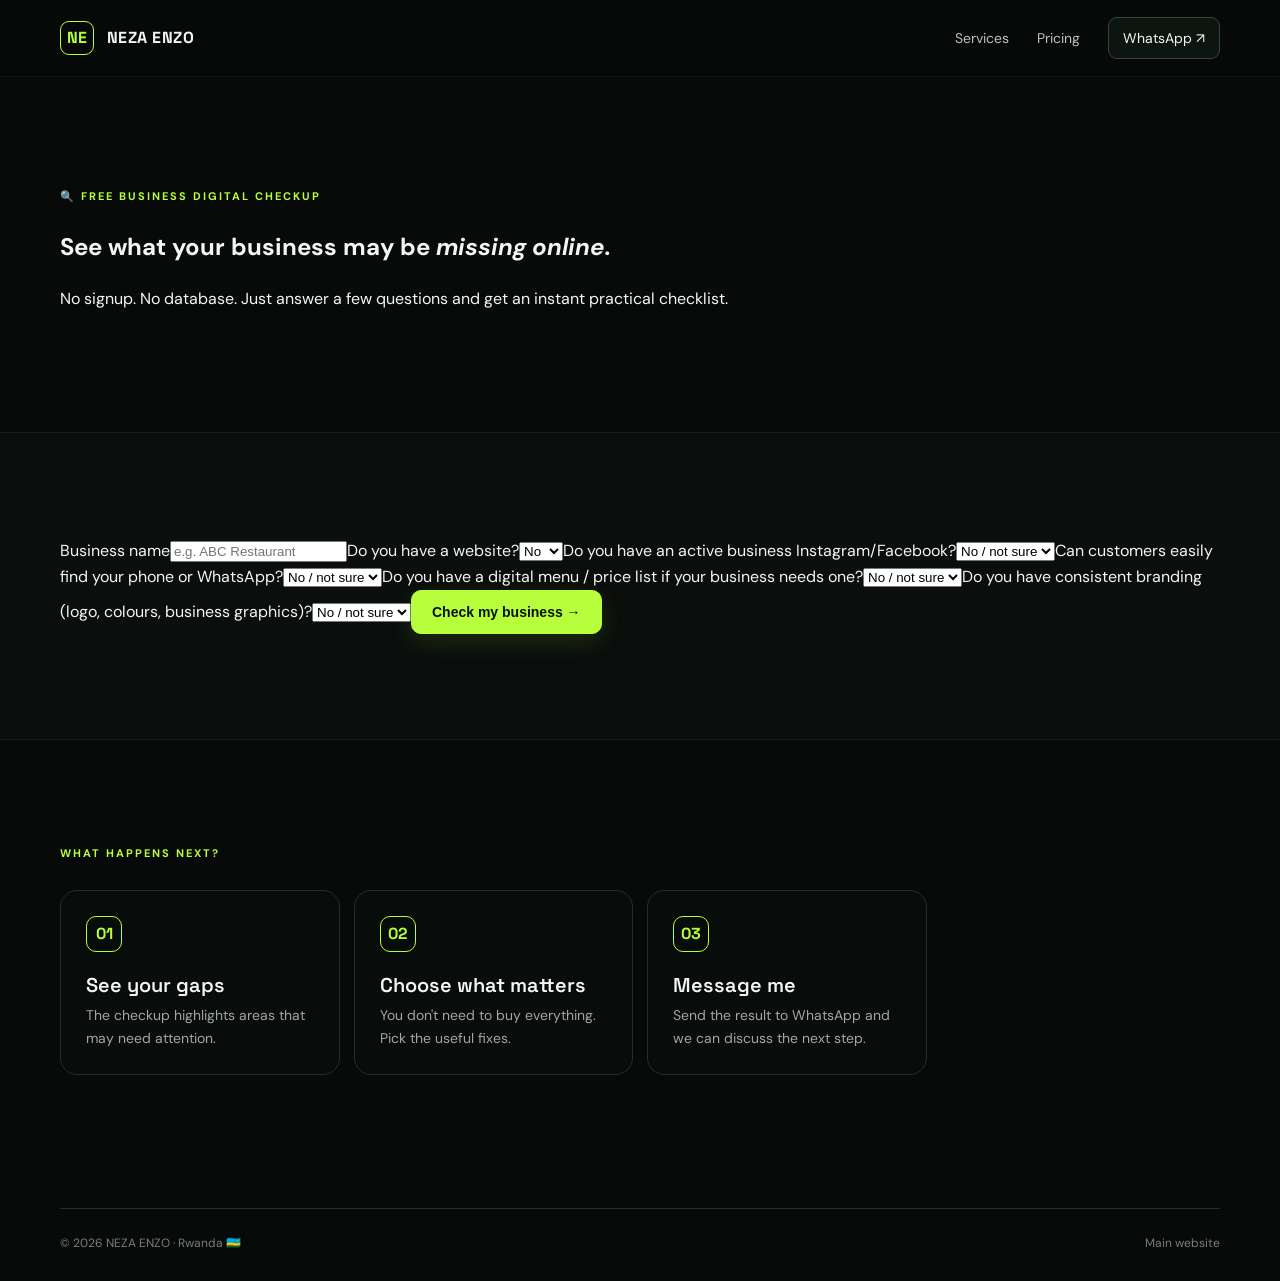
==== checkup.html @ a07a0a32 "Add client acquisition SEO page: checkup.html" ====
<!doctype html>
<html lang="en"><head><meta charset="utf-8"><meta name="viewport" content="width=device-width,initial-scale=1"><meta name="description" content="Free Rwanda business digital checkup by NEZA ENZO. Check your website, social presence, contact details, digital menu and branding needs."><meta name="robots" content="index, follow"><link rel="canonical" href="https://findmehere.vercel.app/checkup.html"><title>Free Business Digital Checkup — Rwanda</title><link rel="stylesheet" href="style.css"><link rel="icon" href="favicon.svg"></head>
<body><header><nav class="nav wrap"><a class="logo" href="index.html"><b>NE</b> NEZA ENZO</a><div class="links"><a href="index.html#services">Services</a><a href="index.html#pricing">Pricing</a><a class="nav-cta" href="https://wa.me/250798488613" target="_blank">WhatsApp ↗</a></div></nav></header>
<main><section class="section wrap landing-hero"><span class="eyebrow">🔍 FREE BUSINESS DIGITAL CHECKUP</span><h1>See what your business may be <em>missing online.</em></h1><p>No signup. No database. Just answer a few questions and get an instant practical checklist.</p></section>
<section class="section dark"><div class="wrap"><div class="checkup-box"><form id="checkup"><label>Business name<input id="business" required placeholder="e.g. ABC Restaurant"></label><label>Do you have a website?<select id="website"><option value="no">No</option><option value="yes">Yes</option></select></label><label>Do you have an active business Instagram/Facebook?<select id="social"><option value="no">No / not sure</option><option value="yes">Yes</option></select></label><label>Can customers easily find your phone or WhatsApp?<select id="contact"><option value="no">No / not sure</option><option value="yes">Yes</option></select></label><label>Do you have a digital menu / price list if your business needs one?<select id="menu"><option value="no">No / not sure</option><option value="yes">Yes</option></select></label><label>Do you have consistent branding (logo, colours, business graphics)?<select id="brand"><option value="no">No / not sure</option><option value="yes">Yes</option></select></label><button class="btn primary" type="submit">Check my business →</button></form><div id="result" class="checkup-result" hidden></div></div></div></section>
<section class="section wrap"><div class="label">WHAT HAPPENS NEXT?</div><div class="steps"><div><b>01</b><h3>See your gaps</h3><p>The checkup highlights areas that may need attention.</p></div><div><b>02</b><h3>Choose what matters</h3><p>You don't need to buy everything. Pick the useful fixes.</p></div><div><b>03</b><h3>Message me</h3><p>Send the result to WhatsApp and we can discuss the next step.</p></div></div></section></main><footer><div class="wrap"><span>© 2026 NEZA ENZO · Rwanda 🇷🇼</span><span><a href="index.html">Main website</a></span></div></footer>
<script>
const form=document.querySelector('#checkup'),result=document.querySelector('#result');
form.addEventListener('submit',e=>{e.preventDefault();const name=document.querySelector('#business').value.trim();const fields=[['website','🌐 Website'],['social','📱 Social presence'],['contact','💬 Contact / WhatsApp'],['menu','🏷️ Digital menu / price list'],['brand','🎨 Branding']];const gaps=fields.filter(([id])=>document.querySelector('#'+id).value==='no').map(([,label])=>label);const ready=fields.filter(([id])=>document.querySelector('#'+id).value==='yes').map(([,label])=>label);const message='Hello Enzo, I ran the free digital checkup for '+name+'. Areas I want help with: '+(gaps.join(', ')||'Nothing urgent — I want to improve further.');result.hidden=false;result.innerHTML='<div class="result-score">'+(gaps.length===0?'READY':'NEEDS ATTENTION')+'</div><h2>'+name+' — digital checkup</h2><p>'+(gaps.length?'<b>Priority areas:</b> '+gaps.join(' · '):'<b>Nice.</b> Your answers show a solid starting point.')+'</p><p class="muted">'+(ready.length?'Already covered: '+ready.join(' · '):'Start with the basics: a clear contact point and professional presentation.')+'</p><a class="btn primary" target="_blank" href="https://wa.me/250798488613?text='+encodeURIComponent(message)+'">Send my checkup to WhatsApp ↗</a>';result.scrollIntoView({behavior:'smooth',block:'center'})});
</script></body></html>
---- style.css ----
@import url('https://fonts.googleapis.com/css2?family=DM+Sans:wght@400;500;600;700&family=Space+Grotesk:wght@500;600;700&display=swap');
:root{--bg:#070a09;--panel:#0d1310;--text:#f2f6f2;--muted:#9da8a1;--line:#233029;--accent:#b7ff3c;--accent2:#7edb1b}*{box-sizing:border-box}html{scroll-behavior:smooth}body{margin:0;background:var(--bg);color:var(--text);font-family:'DM Sans',sans-serif;line-height:1.6}a{color:inherit;text-decoration:none}.wrap{width:min(1160px,92%);margin:auto}header{position:sticky;top:0;z-index:20;background:rgba(7,10,9,.88);backdrop-filter:blur(14px);border-bottom:1px solid rgba(255,255,255,.05)}.nav{height:76px;display:flex;align-items:center;justify-content:space-between}.logo{font-family:'Space Grotesk';font-weight:700;letter-spacing:.5px}.logo b{display:inline-grid;place-items:center;width:34px;height:34px;border:1px solid var(--accent);color:var(--accent);border-radius:9px;margin-right:8px}.links{display:flex;gap:28px;align-items:center}.links a{color:#b9c2bc;font-size:14px}.links a:hover{color:var(--accent)}.nav-cta{padding:9px 14px;border:1px solid #344438;border-radius:9px;color:var(--text)!important;background:#0d1510}.nav-cta:hover{border-color:var(--accent);background:#111b14}.menu{display:none;background:none;color:white;border:0;font-size:25px}.hero{min-height:680px;display:grid;grid-template-columns:1.2fr .8fr;gap:60px;align-items:center}.eyebrow,.label{font-size:11px;letter-spacing:2px;color:var(--accent);font-weight:700}.hero h1,h2{font-family:'Space Grotesk';line-height:1.03;letter-spacing:-2px}.hero h1{font-size:clamp(52px,7vw,88px);margin:20px 0}.hero em,h2 em{color:var(--accent);font-style:normal}.hero p{max-width:650px;color:var(--muted);font-size:18px}.actions{display:flex;gap:12px;margin:30px 0}.btn{display:inline-block;padding:13px 20px;border:1px solid var(--line);border-radius:10px;font-weight:700;font-size:14px}.btn.primary{background:var(--accent);color:#091008;border-color:var(--accent);box-shadow:0 8px 25px rgba(183,255,60,.12)}.btn:hover{border-color:#526355;transform:translateY(-1px)}.btn.primary:hover{border-color:var(--accent);filter:brightness(1.05)}.proof{display:flex;gap:14px;color:#8f9b93;font-size:13px}.proof b{color:#fff}.hero-card{height:390px;border:1px solid var(--line);border-radius:28px;background:radial-gradient(circle at 50% 30%,#1b2c1f,#0b100e 58%);display:flex;flex-direction:column;justify-content:center;align-items:center;position:relative;overflow:hidden}.orb{position:absolute;width:270px;height:270px;border-radius:50%;background:rgba(183,255,60,.08);filter:blur(10px)}.big{font:700 150px/1 'Space Grotesk';color:var(--accent);position:relative}.hero-card span{position:absolute;bottom:28px;left:30px;font-size:11px;letter-spacing:3px;color:#9eaaa2}.section{padding:105px 0}.label{margin-bottom:28px}.heading{display:flex;justify-content:space-between;gap:50px;align-items:end;margin-bottom:45px}.heading h2,.about h2,.contact h2{font-size:clamp(42px,5vw,64px);margin:0}.heading p{max-width:440px;color:var(--muted)}.grid{display:grid;grid-template-columns:repeat(3,1fr);gap:14px}.grid article{padding:25px;border:1px solid var(--line);border-radius:17px;background:#0a0f0c;min-height:190px;transition:.2s}.grid article:hover{transform:translateY(-4px);border-color:#435544}.grid i{font-style:normal;font-size:25px}.grid h3{margin:15px 0 7px;font-family:'Space Grotesk'}.grid p{color:var(--muted);font-size:14px;margin:0 0 15px}.grid strong{color:var(--accent);font-size:13px}.dark{background:#0a0e0c;border-top:1px solid #151e19;border-bottom:1px solid #151e19}.web-prices{display:grid;grid-template-columns:repeat(3,1fr);gap:16px}.price{border:1px solid var(--line);border-radius:20px;padding:30px;background:#080c0a}.price.featured{border-color:var(--accent);box-shadow:0 0 35px rgba(183,255,60,.08)}.price>span{font-size:10px;letter-spacing:2px;color:var(--accent);font-weight:700}.price h3{font:700 39px 'Space Grotesk';margin:18px 0 8px}.price h3 small{font-size:14px;color:var(--muted)}.price p{color:var(--muted);min-height:50px}.price ul{padding-left:18px;color:#c2cbc5;min-height:145px}.price li{margin:7px 0}.price a{display:block;border-top:1px solid var(--line);padding-top:17px;color:var(--accent);font-weight:700}.custom{margin-top:18px;border:1px dashed #3c4b40;border-radius:15px;padding:18px;display:flex;justify-content:space-between;gap:20px}.custom b{color:var(--accent)}.custom span{color:var(--muted)}.about{display:grid;grid-template-columns:1fr 1fr;gap:90px}.about p{color:var(--muted);font-size:17px}.about b{color:#fff}.contact{display:grid;grid-template-columns:1fr 1fr;gap:70px;align-items:center}.contact p{color:var(--muted);max-width:500px}.contact-box{display:flex;flex-direction:column;gap:13px}.contact-box a{padding:16px 18px;border:1px solid var(--line);border-radius:12px;color:#dce4de}.contact-box .contact-btn{background:var(--accent);color:#091008;border-color:var(--accent);font-weight:800}.contact-box small{color:#758178;margin-top:8px}footer{padding:28px 0;color:#748078;font-size:12px}footer .wrap{display:flex;justify-content:space-between;border-top:1px solid var(--line);padding-top:25px}@media(max-width:800px){.links{display:none}.menu{display:block}.hero{grid-template-columns:1fr;min-height:auto;padding:85px 0}.hero-card{height:280px}.grid,.web-prices,.about,.contact{grid-template-columns:1fr}.heading{display:block}.heading p{margin-top:20px}.section{padding:75px 0}.custom{display:block}.custom span{display:block;margin-top:8px}.proof{flex-wrap:wrap}.price ul{min-height:auto}.price{padding:24px}footer .wrap{display:block}footer span{display:block;margin:5px 0}}.template-teaser{background:linear-gradient(180deg,#070a09,#0a100c);border-top:1px solid #172119;border-bottom:1px solid #172119}.template-teaser-grid{display:grid;grid-template-columns:1.1fr .9fr;gap:50px;align-items:center}.template-teaser h2{font-size:clamp(42px,5vw,64px);margin:0 0 18px}.template-teaser p{color:var(--muted);max-width:600px;font-size:17px;margin-bottom:25px}.teaser-stack{display:grid;grid-template-columns:1fr 1fr;gap:12px}.teaser-stack span{padding:22px;border:1px solid var(--line);border-radius:15px;background:#0b110e;font-family:'Space Grotesk';transition:.25s}.teaser-stack span:hover{transform:translateY(-5px);border-color:var(--accent);box-shadow:0 15px 30px rgba(0,0,0,.2)}@media(max-width:800px){.template-teaser-grid{grid-template-columns:1fr}.teaser-stack{grid-template-columns:1fr 1fr}}
.packages{display:grid;grid-template-columns:repeat(4,1fr);gap:14px}.package{padding:26px;border:1px solid var(--line);border-radius:18px;background:#0a0f0c;transition:.25s}.package:hover{transform:translateY(-6px);border-color:#4c5d4e}.package.featured-package{border-color:var(--accent);box-shadow:0 0 35px rgba(183,255,60,.07)}.package>span{font-size:10px;letter-spacing:2px;color:var(--accent);font-weight:800}.package h3{font:700 28px 'Space Grotesk';margin:15px 0 8px}.package p{color:var(--muted);font-size:14px;min-height:65px}.package ul{padding-left:18px;color:#c2cbc5;min-height:135px}.package li{margin:7px 0}.package a{display:block;border-top:1px solid var(--line);padding-top:15px;color:var(--accent);font-weight:700;font-size:14px}.workflow{position:relative}.steps{display:grid;grid-template-columns:repeat(4,1fr);gap:14px}.steps>div{padding:25px;border:1px solid var(--line);border-radius:17px;background:#080c0a}.steps b{display:grid;place-items:center;width:36px;height:36px;border:1px solid var(--accent);border-radius:10px;color:var(--accent);font-family:'Space Grotesk'}.steps h3{font:600 20px 'Space Grotesk';margin:20px 0 6px}.steps p{color:var(--muted);font-size:14px;margin:0}@media(max-width:1000px){.packages{grid-template-columns:repeat(2,1fr)}.steps{grid-template-columns:repeat(2,1fr)}}@media(max-width:800px){.packages,.steps{grid-template-columns:1fr}.package p,.package ul{min-height:auto}.package{padding:24px}}
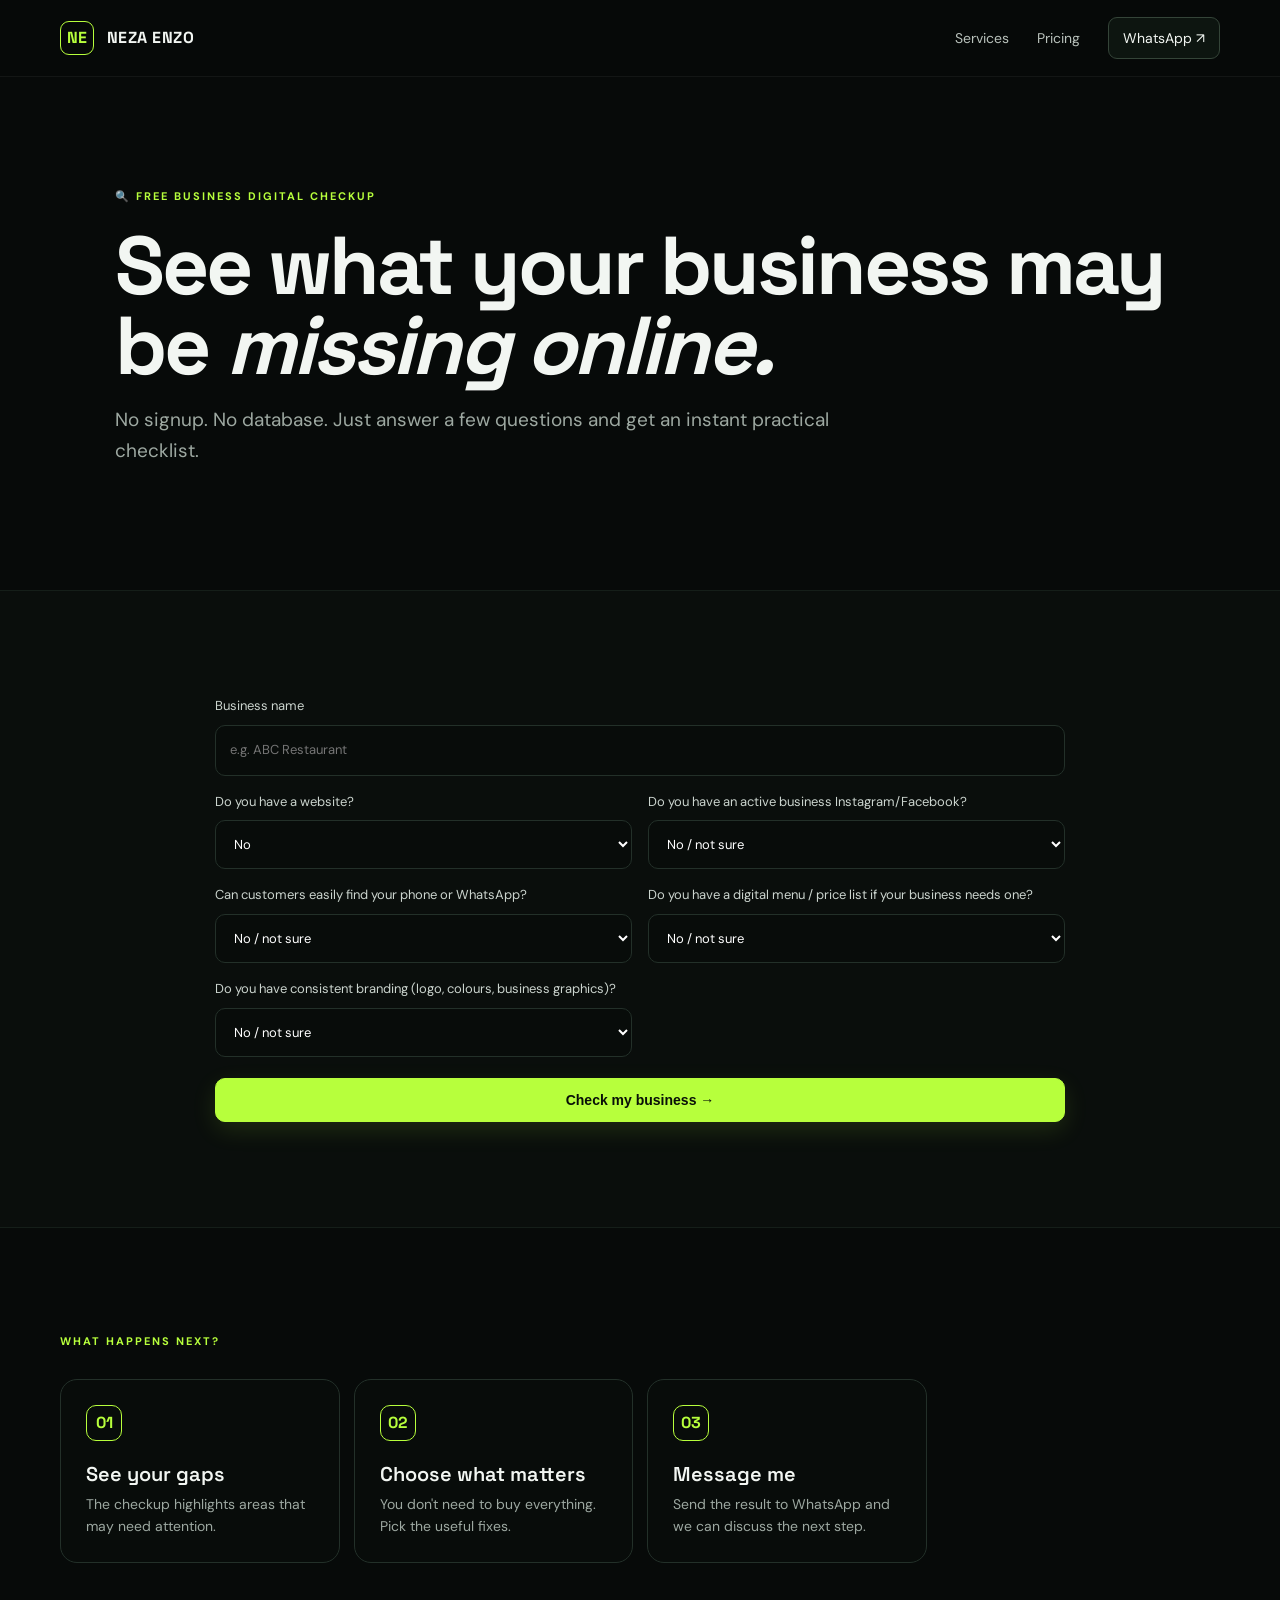
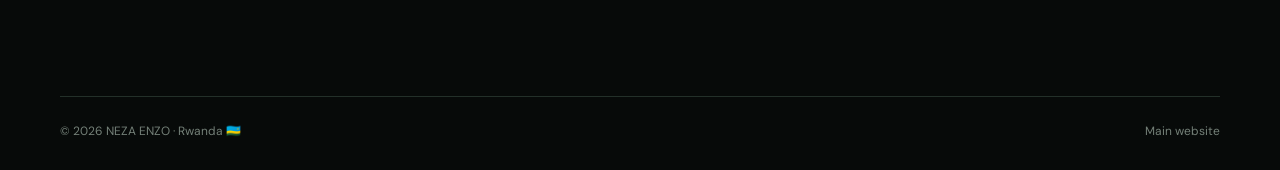
==== commit 8d40e7f7: "Harden business checkup output" ====
--- a/checkup.html
+++ b/checkup.html
@@ -6,5 +6,6 @@
 <section class="section wrap"><div class="label">WHAT HAPPENS NEXT?</div><div class="steps"><div><b>01</b><h3>See your gaps</h3><p>The checkup highlights areas that may need attention.</p></div><div><b>02</b><h3>Choose what matters</h3><p>You don't need to buy everything. Pick the useful fixes.</p></div><div><b>03</b><h3>Message me</h3><p>Send the result to WhatsApp and we can discuss the next step.</p></div></div></section></main><footer><div class="wrap"><span>© 2026 NEZA ENZO · Rwanda 🇷🇼</span><span><a href="index.html">Main website</a></span></div></footer>
 <script>
 const form=document.querySelector('#checkup'),result=document.querySelector('#result');
-form.addEventListener('submit',e=>{e.preventDefault();const name=document.querySelector('#business').value.trim();const fields=[['website','🌐 Website'],['social','📱 Social presence'],['contact','💬 Contact / WhatsApp'],['menu','🏷️ Digital menu / price list'],['brand','🎨 Branding']];const gaps=fields.filter(([id])=>document.querySelector('#'+id).value==='no').map(([,label])=>label);const ready=fields.filter(([id])=>document.querySelector('#'+id).value==='yes').map(([,label])=>label);const message='Hello Enzo, I ran the free digital checkup for '+name+'. Areas I want help with: '+(gaps.join(', ')||'Nothing urgent — I want to improve further.');result.hidden=false;result.innerHTML='<div class="result-score">'+(gaps.length===0?'READY':'NEEDS ATTENTION')+'</div><h2>'+name+' — digital checkup</h2><p>'+(gaps.length?'<b>Priority areas:</b> '+gaps.join(' · '):'<b>Nice.</b> Your answers show a solid starting point.')+'</p><p class="muted">'+(ready.length?'Already covered: '+ready.join(' · '):'Start with the basics: a clear contact point and professional presentation.')+'</p><a class="btn primary" target="_blank" href="https://wa.me/250798488613?text='+encodeURIComponent(message)+'">Send my checkup to WhatsApp ↗</a>';result.scrollIntoView({behavior:'smooth',block:'center'})});
+const esc=s=>s.replace(/[&<>"']/g,m=>({'&':'&amp;','<':'&lt;','>':'&gt;','"':'&quot;',"'":'&#39;'}[m]));
+form.addEventListener('submit',e=>{e.preventDefault();const name=esc(document.querySelector('#business').value.trim());const fields=[['website','🌐 Website'],['social','📱 Social presence'],['contact','💬 Contact / WhatsApp'],['menu','🏷️ Digital menu / price list'],['brand','🎨 Branding']];const gaps=fields.filter(([id])=>document.querySelector('#'+id).value==='no').map(([,label])=>label);const ready=fields.filter(([id])=>document.querySelector('#'+id).value==='yes').map(([,label])=>label);const message='Hello Enzo, I ran the free digital checkup for '+name+'. Areas I want help with: '+(gaps.join(', ')||'Nothing urgent — I want to improve further.');result.hidden=false;result.innerHTML='<div class="result-score">'+(gaps.length===0?'READY':'NEEDS ATTENTION')+'</div><h2>'+name+' — digital checkup</h2><p>'+(gaps.length?'<b>Priority areas:</b> '+gaps.join(' · '):'<b>Nice.</b> Your answers show a solid starting point.')+'</p><p class="muted">'+(ready.length?'Already covered: '+ready.join(' · '):'Start with the basics: a clear contact point and professional presentation.')+'</p><a class="btn primary" target="_blank" href="https://wa.me/250798488613?text='+encodeURIComponent(message)+'">Send my checkup to WhatsApp ↗</a>';result.scrollIntoView({behavior:'smooth',block:'center'})});
 </script></body></html>
--- a/style.css
+++ b/style.css
@@ -1,3 +1,7 @@
 @import url('https://fonts.googleapis.com/css2?family=DM+Sans:wght@400;500;600;700&family=Space+Grotesk:wght@500;600;700&display=swap');
 :root{--bg:#070a09;--panel:#0d1310;--text:#f2f6f2;--muted:#9da8a1;--line:#233029;--accent:#b7ff3c;--accent2:#7edb1b}*{box-sizing:border-box}html{scroll-behavior:smooth}body{margin:0;background:var(--bg);color:var(--text);font-family:'DM Sans',sans-serif;line-height:1.6}a{color:inherit;text-decoration:none}.wrap{width:min(1160px,92%);margin:auto}header{position:sticky;top:0;z-index:20;background:rgba(7,10,9,.88);backdrop-filter:blur(14px);border-bottom:1px solid rgba(255,255,255,.05)}.nav{height:76px;display:flex;align-items:center;justify-content:space-between}.logo{font-family:'Space Grotesk';font-weight:700;letter-spacing:.5px}.logo b{display:inline-grid;place-items:center;width:34px;height:34px;border:1px solid var(--accent);color:var(--accent);border-radius:9px;margin-right:8px}.links{display:flex;gap:28px;align-items:center}.links a{color:#b9c2bc;font-size:14px}.links a:hover{color:var(--accent)}.nav-cta{padding:9px 14px;border:1px solid #344438;border-radius:9px;color:var(--text)!important;background:#0d1510}.nav-cta:hover{border-color:var(--accent);background:#111b14}.menu{display:none;background:none;color:white;border:0;font-size:25px}.hero{min-height:680px;display:grid;grid-template-columns:1.2fr .8fr;gap:60px;align-items:center}.eyebrow,.label{font-size:11px;letter-spacing:2px;color:var(--accent);font-weight:700}.hero h1,h2{font-family:'Space Grotesk';line-height:1.03;letter-spacing:-2px}.hero h1{font-size:clamp(52px,7vw,88px);margin:20px 0}.hero em,h2 em{color:var(--accent);font-style:normal}.hero p{max-width:650px;color:var(--muted);font-size:18px}.actions{display:flex;gap:12px;margin:30px 0}.btn{display:inline-block;padding:13px 20px;border:1px solid var(--line);border-radius:10px;font-weight:700;font-size:14px}.btn.primary{background:var(--accent);color:#091008;border-color:var(--accent);box-shadow:0 8px 25px rgba(183,255,60,.12)}.btn:hover{border-color:#526355;transform:translateY(-1px)}.btn.primary:hover{border-color:var(--accent);filter:brightness(1.05)}.proof{display:flex;gap:14px;color:#8f9b93;font-size:13px}.proof b{color:#fff}.hero-card{height:390px;border:1px solid var(--line);border-radius:28px;background:radial-gradient(circle at 50% 30%,#1b2c1f,#0b100e 58%);display:flex;flex-direction:column;justify-content:center;align-items:center;position:relative;overflow:hidden}.orb{position:absolute;width:270px;height:270px;border-radius:50%;background:rgba(183,255,60,.08);filter:blur(10px)}.big{font:700 150px/1 'Space Grotesk';color:var(--accent);position:relative}.hero-card span{position:absolute;bottom:28px;left:30px;font-size:11px;letter-spacing:3px;color:#9eaaa2}.section{padding:105px 0}.label{margin-bottom:28px}.heading{display:flex;justify-content:space-between;gap:50px;align-items:end;margin-bottom:45px}.heading h2,.about h2,.contact h2{font-size:clamp(42px,5vw,64px);margin:0}.heading p{max-width:440px;color:var(--muted)}.grid{display:grid;grid-template-columns:repeat(3,1fr);gap:14px}.grid article{padding:25px;border:1px solid var(--line);border-radius:17px;background:#0a0f0c;min-height:190px;transition:.2s}.grid article:hover{transform:translateY(-4px);border-color:#435544}.grid i{font-style:normal;font-size:25px}.grid h3{margin:15px 0 7px;font-family:'Space Grotesk'}.grid p{color:var(--muted);font-size:14px;margin:0 0 15px}.grid strong{color:var(--accent);font-size:13px}.dark{background:#0a0e0c;border-top:1px solid #151e19;border-bottom:1px solid #151e19}.web-prices{display:grid;grid-template-columns:repeat(3,1fr);gap:16px}.price{border:1px solid var(--line);border-radius:20px;padding:30px;background:#080c0a}.price.featured{border-color:var(--accent);box-shadow:0 0 35px rgba(183,255,60,.08)}.price>span{font-size:10px;letter-spacing:2px;color:var(--accent);font-weight:700}.price h3{font:700 39px 'Space Grotesk';margin:18px 0 8px}.price h3 small{font-size:14px;color:var(--muted)}.price p{color:var(--muted);min-height:50px}.price ul{padding-left:18px;color:#c2cbc5;min-height:145px}.price li{margin:7px 0}.price a{display:block;border-top:1px solid var(--line);padding-top:17px;color:var(--accent);font-weight:700}.custom{margin-top:18px;border:1px dashed #3c4b40;border-radius:15px;padding:18px;display:flex;justify-content:space-between;gap:20px}.custom b{color:var(--accent)}.custom span{color:var(--muted)}.about{display:grid;grid-template-columns:1fr 1fr;gap:90px}.about p{color:var(--muted);font-size:17px}.about b{color:#fff}.contact{display:grid;grid-template-columns:1fr 1fr;gap:70px;align-items:center}.contact p{color:var(--muted);max-width:500px}.contact-box{display:flex;flex-direction:column;gap:13px}.contact-box a{padding:16px 18px;border:1px solid var(--line);border-radius:12px;color:#dce4de}.contact-box .contact-btn{background:var(--accent);color:#091008;border-color:var(--accent);font-weight:800}.contact-box small{color:#758178;margin-top:8px}footer{padding:28px 0;color:#748078;font-size:12px}footer .wrap{display:flex;justify-content:space-between;border-top:1px solid var(--line);padding-top:25px}@media(max-width:800px){.links{display:none}.menu{display:block}.hero{grid-template-columns:1fr;min-height:auto;padding:85px 0}.hero-card{height:280px}.grid,.web-prices,.about,.contact{grid-template-columns:1fr}.heading{display:block}.heading p{margin-top:20px}.section{padding:75px 0}.custom{display:block}.custom span{display:block;margin-top:8px}.proof{flex-wrap:wrap}.price ul{min-height:auto}.price{padding:24px}footer .wrap{display:block}footer span{display:block;margin:5px 0}}.template-teaser{background:linear-gradient(180deg,#070a09,#0a100c);border-top:1px solid #172119;border-bottom:1px solid #172119}.template-teaser-grid{display:grid;grid-template-columns:1.1fr .9fr;gap:50px;align-items:center}.template-teaser h2{font-size:clamp(42px,5vw,64px);margin:0 0 18px}.template-teaser p{color:var(--muted);max-width:600px;font-size:17px;margin-bottom:25px}.teaser-stack{display:grid;grid-template-columns:1fr 1fr;gap:12px}.teaser-stack span{padding:22px;border:1px solid var(--line);border-radius:15px;background:#0b110e;font-family:'Space Grotesk';transition:.25s}.teaser-stack span:hover{transform:translateY(-5px);border-color:var(--accent);box-shadow:0 15px 30px rgba(0,0,0,.2)}@media(max-width:800px){.template-teaser-grid{grid-template-columns:1fr}.teaser-stack{grid-template-columns:1fr 1fr}}
 .packages{display:grid;grid-template-columns:repeat(4,1fr);gap:14px}.package{padding:26px;border:1px solid var(--line);border-radius:18px;background:#0a0f0c;transition:.25s}.package:hover{transform:translateY(-6px);border-color:#4c5d4e}.package.featured-package{border-color:var(--accent);box-shadow:0 0 35px rgba(183,255,60,.07)}.package>span{font-size:10px;letter-spacing:2px;color:var(--accent);font-weight:800}.package h3{font:700 28px 'Space Grotesk';margin:15px 0 8px}.package p{color:var(--muted);font-size:14px;min-height:65px}.package ul{padding-left:18px;color:#c2cbc5;min-height:135px}.package li{margin:7px 0}.package a{display:block;border-top:1px solid var(--line);padding-top:15px;color:var(--accent);font-weight:700;font-size:14px}.workflow{position:relative}.steps{display:grid;grid-template-columns:repeat(4,1fr);gap:14px}.steps>div{padding:25px;border:1px solid var(--line);border-radius:17px;background:#080c0a}.steps b{display:grid;place-items:center;width:36px;height:36px;border:1px solid var(--accent);border-radius:10px;color:var(--accent);font-family:'Space Grotesk'}.steps h3{font:600 20px 'Space Grotesk';margin:20px 0 6px}.steps p{color:var(--muted);font-size:14px;margin:0}@media(max-width:1000px){.packages{grid-template-columns:repeat(2,1fr)}.steps{grid-template-columns:repeat(2,1fr)}}@media(max-width:800px){.packages,.steps{grid-template-columns:1fr}.package p,.package ul{min-height:auto}.package{padding:24px}}
+
+.landing-hero{max-width:1050px}.landing-hero h1{font:700 clamp(48px,7vw,82px)/.98 'Space Grotesk';letter-spacing:-3px;margin:18px 0}.landing-hero p{max-width:760px;color:var(--muted);font-size:19px}.acquisition-strip{padding:55px 0;background:#0c1410;border-top:1px solid #1d2a22;border-bottom:1px solid #1d2a22}.acquisition-grid{display:flex;justify-content:space-between;align-items:center;gap:40px}.acquisition-grid h2{font-size:clamp(32px,4vw,48px);margin:0 0 10px}.acquisition-grid p{color:var(--muted);max-width:680px}.projects{display:grid;grid-template-columns:repeat(3,1fr);gap:16px}.project{border:1px solid var(--line);border-radius:18px;overflow:hidden;background:#080c0a;transition:.25s}.project:hover{transform:translateY(-6px);border-color:#4b5c4d}.project-art{height:220px;padding:25px;display:flex;flex-direction:column;justify-content:space-between;background:radial-gradient(circle at 75% 20%,#324a36,#111a14 55%,#080c0a);color:var(--accent)}.project-art.coffee{background:radial-gradient(circle at 75% 20%,#5b4630,#17110d 55%,#080c0a);color:#ffd28c}.project-art.five{background:radial-gradient(circle at 75% 20%,#2e394b,#0d1219 55%,#080c0a);color:#9dd7ff}.project-art span{font-size:11px;letter-spacing:3px;font-weight:800}.project-art b{font:700 28px 'Space Grotesk';max-width:260px}.project-body{padding:21px}.project-body>span{font-size:9px;letter-spacing:2px;color:var(--accent);font-weight:800}.project-body h3{font:700 22px 'Space Grotesk';margin:10px 0 7px}.project-body p{color:var(--muted);font-size:14px;min-height:70px}.project-body a{color:var(--accent);font-weight:700;font-size:13px}.seo-links{display:grid;grid-template-columns:repeat(2,1fr);gap:12px}.seo-links a{padding:22px;border:1px solid var(--line);border-radius:15px;display:grid;grid-template-columns:1fr auto;gap:5px;background:#0a0f0c;transition:.2s}.seo-links a:hover{border-color:var(--accent);transform:translateY(-3px)}.seo-links b{font-family:'Space Grotesk';font-size:18px}.seo-links span{color:var(--muted);font-size:13px}.seo-links a::first-letter{color:var(--accent)}.referral-box{display:flex;justify-content:space-between;align-items:center;gap:40px;border:1px solid #3d4e40;border-radius:22px;padding:35px;background:linear-gradient(135deg,#0d1610,#0a0f0c)}.referral-box h2{font-size:clamp(34px,4vw,50px);margin:0 0 10px}.referral-box p{color:var(--muted);max-width:720px}.referral-box p b{color:var(--accent)}.cta-band{display:flex;justify-content:space-between;align-items:center;gap:30px}.cta-band h2{margin:0;font-size:clamp(38px,5vw,60px)}.checkup-box{max-width:850px;margin:auto}.checkup-box form{display:grid;grid-template-columns:1fr 1fr;gap:16px}.checkup-box label{display:flex;flex-direction:column;gap:8px;color:#cbd4ce;font-size:13px}.checkup-box label:first-child{grid-column:1/-1}.checkup-box input,.checkup-box select{width:100%;padding:14px;border-radius:10px;border:1px solid var(--line);background:#080c0a;color:white;font:inherit}.checkup-box button{grid-column:1/-1;margin-top:5px}.checkup-result{margin-top:22px;border:1px solid var(--accent);border-radius:18px;padding:28px;background:#0b130e}.result-score{display:inline-block;color:#091008;background:var(--accent);padding:7px 11px;border-radius:8px;font-weight:900;font-size:11px;letter-spacing:1px}.checkup-result h2{font-size:34px;margin:16px 0 8px}.checkup-result .muted{color:var(--muted)}@media(max-width:900px){.projects{grid-template-columns:1fr}.acquisition-grid,.referral-box,.cta-band{display:block}.acquisition-grid .btn,.referral-box .btn,.cta-band .btn{margin-top:20px}.seo-links{grid-template-columns:1fr}}@media(max-width:650px){.checkup-box form{grid-template-columns:1fr}.checkup-box label:first-child,.checkup-box button{grid-column:auto}.project-art{height:190px}}
+
+@media(max-width:800px){.links.open{display:flex;position:absolute;top:76px;left:0;right:0;padding:16px 4%;background:rgba(7,10,9,.98);border-bottom:1px solid var(--line);flex-direction:column;align-items:stretch;gap:8px}.links.open a{padding:11px 12px}.links.open .nav-cta{text-align:center}}
